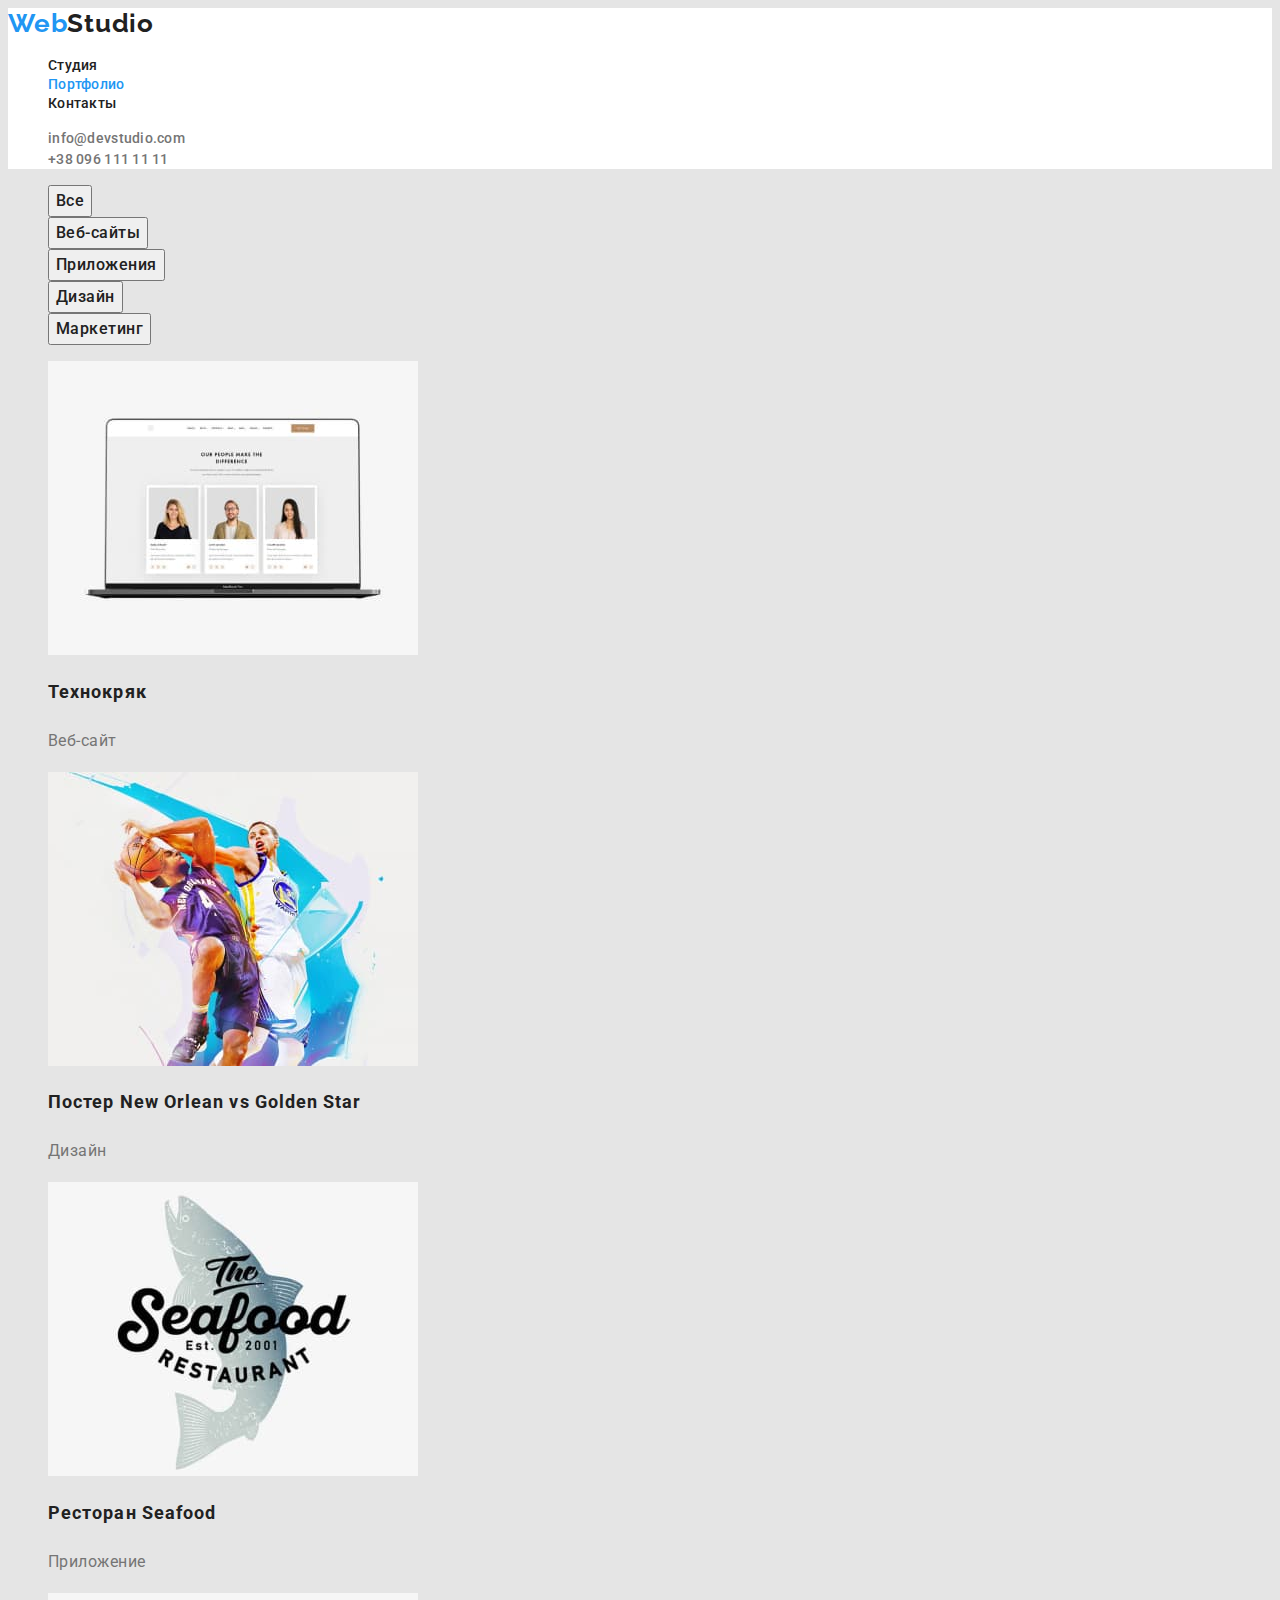
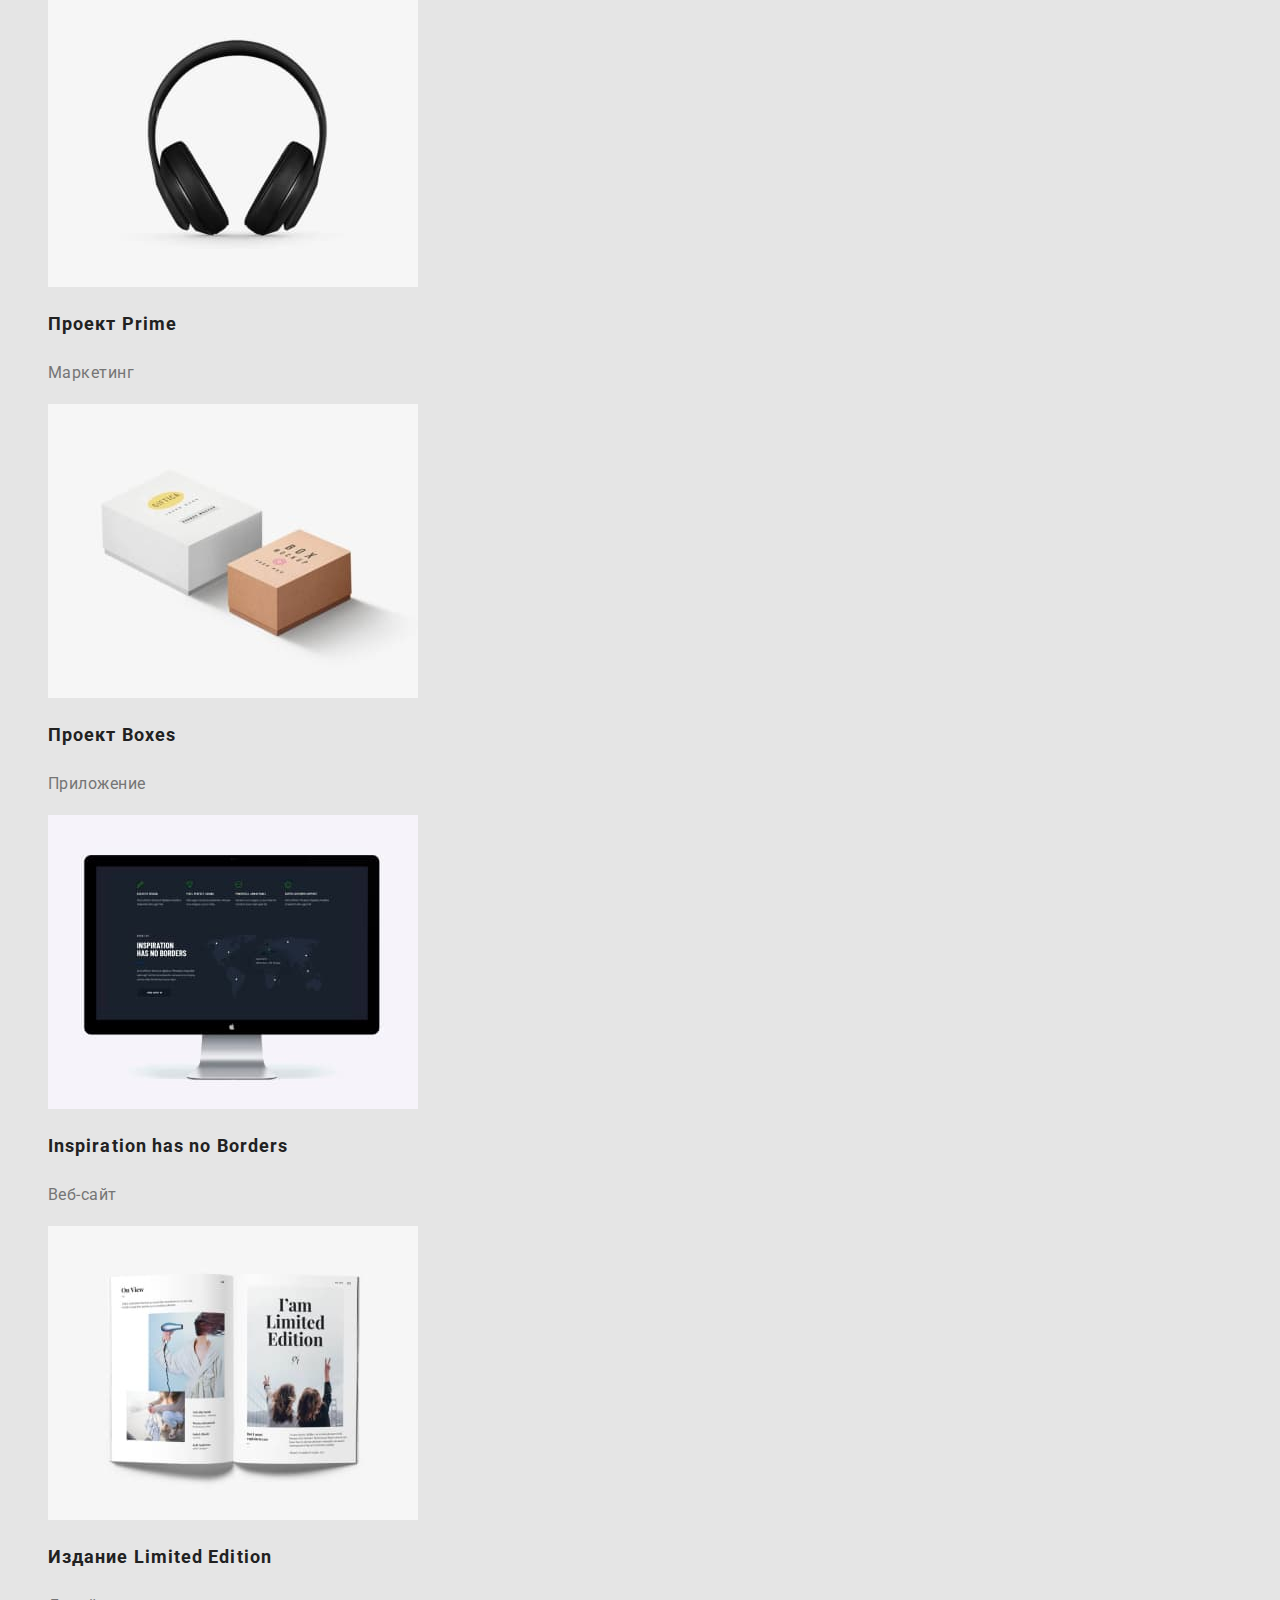
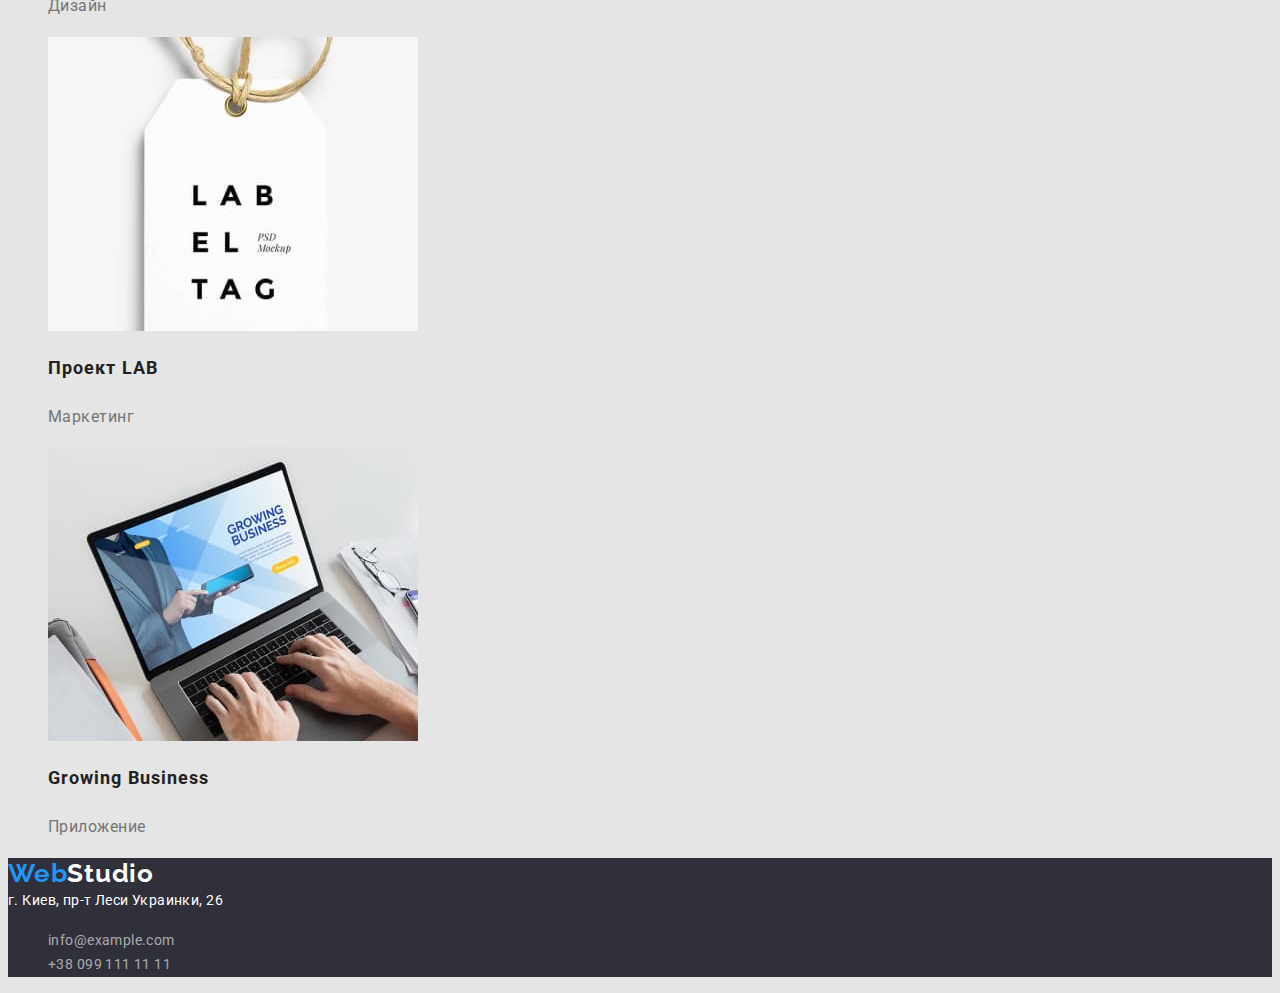
==== portfolio.html @ 8380e0e5 "Добавляет исходные файлы" ====
<!DOCTYPE html>
<html lang="ru">
  <head>
    <meta charset="UTF-8" />
    <meta http-equiv="X-UA-Compatible" content="IE=edge" />
    <meta name="viewport" content="width=device-width, initial-scale=1.0" />
    <title>Document</title>
    <link rel="preconnect" href="https://fonts.googleapis.com" />
    <link rel="preconnect" href="https://fonts.gstatic.com" crossorigin />
    <link
      href="https://fonts.googleapis.com/css2?family=Raleway:wght@700&family=Roboto:wght@400;500;700;900&display=swap"
      rel="stylesheet"
    />
    <link rel="stylesheet" href="./css/styles.css" />
  </head>
  <body>
    <!-- Header -->
    <header class="header">
      <a href="/" class="header-logo"><span>Web</span>Studio</a>
      <nav>
        <ul class="header-nav">
          <li><a class="nav-link" href="./index.html">Студия</a></li>
          <li><a class="nav-link current" href="./portfolio.html">Портфолио</a></li>
          <li><a class="nav-link" href="">Контакты</a></li>
        </ul>
      </nav>
      <ul class="header-contacts">
        <li><a class="contacts-link" href="mailto:info@devstudio.com">info@devstudio.com</a></li>
        <li><a class="contacts-link" href="tel:+380961111111">+38 096 111 11 11</a></li>
      </ul>
    </header>
    <!-- Main -->
    <main>
      <section>
        <h1 hidden>Примеры работ</h1>
        <ul class="filter">
          <li><button class="filter-button" type="button">Все</button></li>
          <li><button class="filter-button" type="button">Веб-сайты</button></li>
          <li><button class="filter-button" type="button">Приложения</button></li>
          <li><button class="filter-button" type="button">Дизайн</button></li>
          <li><button class="filter-button" type="button">Маркетинг</button></li>
        </ul>
        <ul class="example-list">
          <li>
            <a class="example-links" href="">
              <img
                src="./images/technokryak.jpg"
                alt="Макбук с фотографиями команды"
                width="370"
                height="294"
              />
              <h2 class="example-items">Технокряк</h2>
              <p class="example-paragraph">Веб-сайт</p>
            </a>
          </li>

          <li>
            <a class="example-links" href="">
              <img
                src="./images/poster.jpg"
                alt="Постер с двумя баскетболистами"
                width="370"
                height="294"
              />
              <h2 class="example-items">Постер New Orlean vs Golden Star</h2>
              <p class="example-paragraph">Дизайн</p>
            </a>
          </li>

          <li>
            <a class="example-links" href="">
              <img src="./images/seafood.jpg" alt="Логотип ресторана" width="370" height="294" />
              <h2 class="example-items">Ресторан Seafood</h2>
              <p class="example-paragraph">Приложение</p>
            </a>
          </li>

          <li>
            <a class="example-links" href="">
              <img src="./images/prime.jpg" alt="Наушники" width="370" height="294" />
              <h2 class="example-items">Проект Prime</h2>
              <p class="example-paragraph">Маркетинг</p>
            </a>
          </li>

          <li>
            <a class="example-links" href="">
              <img src="./images/boxes.jpg" alt="Две коробки" width="370" height="294" />
              <h2 class="example-items">Проект Boxes</h2>
              <p class="example-paragraph">Приложение</p>
            </a>
          </li>

          <li>
            <a class="example-links" href="">
              <img
                src="./images/inspiration.jpg"
                alt="Веб-страница на мониторе"
                width="370"
                height="294"
              />
              <h2 class="example-items" lang="en">Inspiration has no Borders</h2>
              <p class="example-paragraph">Веб-сайт</p>
            </a>
          </li>

          <li>
            <a class="example-links" href="">
              <img
                src="./images/limitededition.jpg"
                alt="Открытая книга"
                width="370"
                height="294"
              />
              <h2 class="example-items" lang="en">Издание Limited Edition</h2>
              <p class="example-paragraph">Дизайн</p>
            </a>
          </li>

          <li>
            <a class="example-links" href="">
              <img src="./images/lab.jpg" alt="Бирка на шнурке" width="370" height="294" />
              <h2 class="example-items">Проект LAB</h2>
              <p class="example-paragraph">Маркетинг</p>
            </a>
          </li>

          <li>
            <a class="example-links" href="">
              <img
                src="./images/growingbusiness.jpg"
                alt="Человек печатает на ноутбуке"
                width="370"
                height="294"
              />
              <h2 class="example-items">Growing Business</h2>
              <p class="example-paragraph">Приложение</p>
            </a>
          </li>
        </ul>
      </section>
    </main>
    <!-- Footer -->
    <footer class="footer">
      <a href="/" class="footer-logo"><span>Web</span>Studio</a>
      <address>
        <a
          href="https://goo.gl/maps/oCxzyHue8FhfwhSUA"
          target="_blank"
          rel="noopener noreferrer"
          class="footer-address"
          >г. Киев, пр-т Леси Украинки, 26</a
        >
        <ul class="footer-contacts">
          <li><a class="mail-phone" href="mailto:info@devstudio.com">info@example.com</a></li>
          <li><a class="mail-phone" href="tel:+380961111111">+38 099 111 11 11</a></li>
        </ul>
      </address>
    </footer>
  </body>
</html>
---- css/styles.css ----
/* Цвет лого - синий #2196F3, черный #212121
Основной цвет текста - серый #757575
вторичный цвет текста - черный #212121
третий цвет текста - белый #FFFFFF
цвет ссылок в футере - белый #99FFFFFF (60%)

Цвет фона:
Основной цвет фона - белый #E5E5E5
Header - белый #FFFFFF
Наша команда - сероватый #F5F4FA
Футер - серый #2F303A
Герой - серый #2F303A
*/
:root {
  --primary-text-color: #757575;
  --secondary-text-color: #212121;
  --third-text-color: #ffffff;
  --footer-links-color: #ffffff99;
  --accent-color: #2196f3;

  --primary-background-color: #e5e5e5;
  --header-background-color: #ffffff;
  --ourteam-background-color: #f5f4fa;
  --footer-background-color: #2f303a;
  --hero-background-color: #2f303a;
}
body {
  font-family: Roboto, sans-serif;
  color: var(--primary-text-color);
  background-color: var(--primary-background-color);
}

.header {
  background-color: var(--header-background-color);
}

.header-logo {
  text-decoration: none;
  color: var(--secondary-text-color);
  font-family: Raleway, sans-serif;
  font-weight: bold;
  font-size: 26px;
  line-height: 1.19;
  letter-spacing: 0.03em;
}

.footer-logo {
  text-decoration: none;
  color: var(--third-text-color);
  font-family: Raleway, sans-serif;
  font-weight: bold;
  font-size: 26px;
  line-height: 1.19;
  letter-spacing: 0.03em;
}

span {
  color: var(--accent-color);
}

.header-nav {
  list-style: none;
}

.nav-link {
  text-decoration: none;
  color: var(--secondary-text-color);
  font-weight: 500;
  font-size: 14px;
  line-height: 1.14;
  letter-spacing: 0.02em;
}

.nav-link:hover,
.nav-link:focus {
  color: #2196f3;
}

.current {
  color: #2196f3;
}

.header-contacts {
  list-style: none;
}

.contacts-link {
  text-decoration: none;
  color: var(--primary-text-color);
  font-weight: 500;
  font-size: 14px;
  line-height: 1.4;
  letter-spacing: 0.02em;
}
.contacts-link:hover,
.contacts-link:focus {
  color: #2196f3;
}

h1 {
  background-color: var(--hero-background-color);
  font-weight: 900;
  font-size: 44px;
  line-height: 1.36;

  text-align: center;
  letter-spacing: 0.06em;
  text-transform: uppercase;

  color: var(--third-text-color);
}

.hero-button {
  background-color: #2196f3;
  font-weight: bold;
  font-size: 16px;
  line-height: 1.87;

  text-align: center;
  letter-spacing: 0.06em;

  color: var(--third-text-color);

  cursor: pointer;
}

.peculiarities {
  background-color: var(--primary-background-color);
}

.peculiarities-list {
  list-style: none;
}

.peculiarities-heading {
  font-weight: bold;
  font-size: 14px;
  line-height: 1.14;
  letter-spacing: 0.03em;
  text-transform: uppercase;

  color: var(--secondary-text-color);
}

.peculiarities-par {
  font-weight: normal;
  font-size: 14px;
  line-height: 1.71;

  letter-spacing: 0.03em;

  color: var(--primary-text-color);
}

.rubrics {
  font-weight: bold;
  font-size: 36px;
  line-height: 1.17;
  text-align: center;
  letter-spacing: 0.03em;

  color: var(--secondary-text-color);
}

.rubrics-examples {
  list-style: none;
}

.rubrics-team {
  list-style: none;
}

.staff-names {
  font-weight: 500;
  font-size: 16px;
  line-height: 1.19;

  text-align: center;
  letter-spacing: 0.03em;

  color: var(--secondary-text-color);
}

.staff-professions {
  font-weight: normal;
  font-size: 16px;
  line-height: 1.19;

  text-align: center;
  letter-spacing: 0.03em;

  color: var(--primary-text-color);
}

.footer {
  background-color: #2f303a;
}

.footer-address {
  text-decoration: none;
  font-style: normal;
  font-weight: normal;
  font-size: 14px;
  line-height: 1.71;

  letter-spacing: 0.03em;

  color: var(--third-text-color);
}

.footer-contacts {
  list-style: none;
}

.mail-phone {
  text-decoration: none;
  font-weight: normal;
  font-size: 14px;
  line-height: 1.71;

  letter-spacing: 0.03em;

  color: var(--footer-links-color);
}

.filter {
  list-style: none;
}

.filter-button {
  font-family: Roboto;
  font-weight: 500;
  font-size: 16px;
  line-height: 1.62;

  letter-spacing: 0.03em;

  color: var(--secondary-text-color);

  cursor: pointer;
}

.filter-button:hover,
.filter-button:focus {
  color: #ffffff;
  background-color: #2196f3;
}

.example-items {
  font-weight: bold;
  font-size: 18px;
  line-height: 2;

  letter-spacing: 0.06em;

  color: var(--secondary-text-color);
}

.example-list {
  list-style: none;
}

.example-links {
  text-decoration: none;
}

.example-paragraph {
  font-weight: normal;
  font-size: 16px;
  line-height: 1.87;

  letter-spacing: 0.03em;

  color: var(--primary-text-color);
}

.mail-phone {
  font-style: normal;
}

.mail-phone:hover,
.mail-phone:focus {
  color: #2196f3;
}
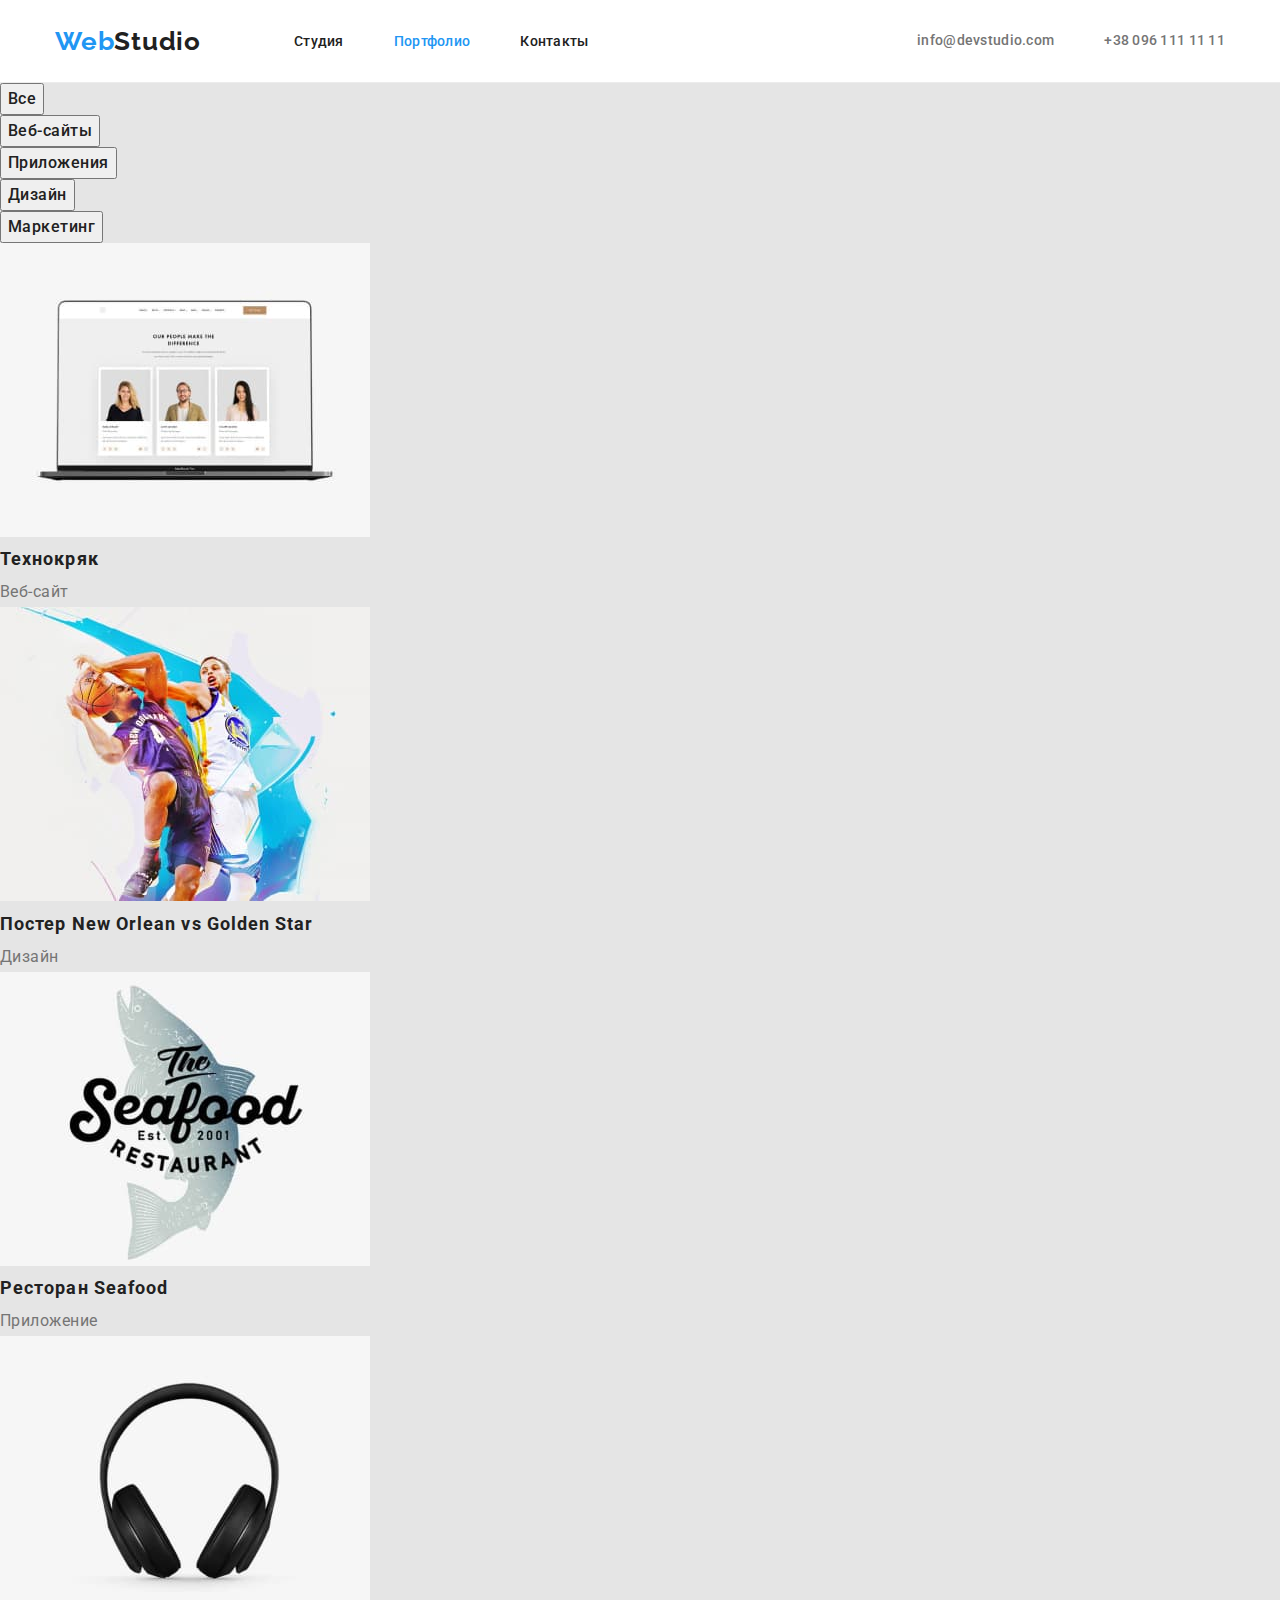
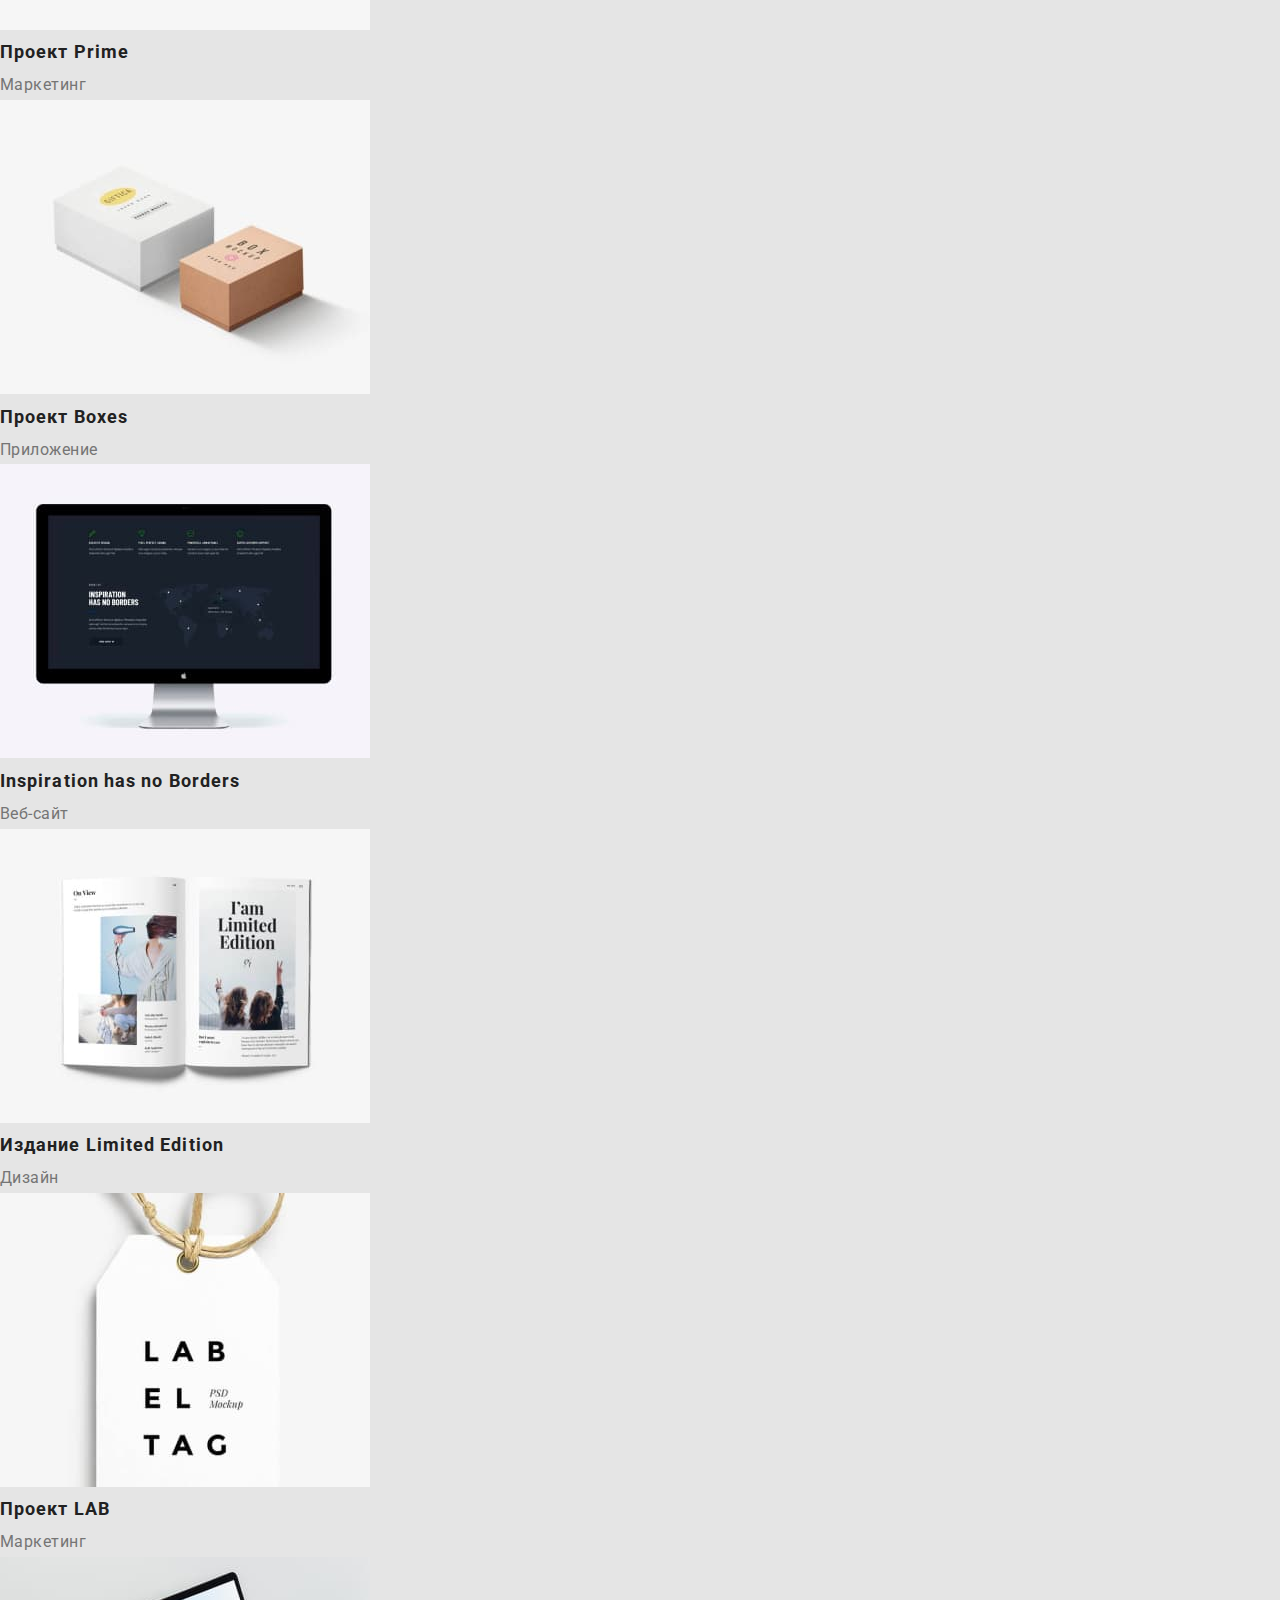
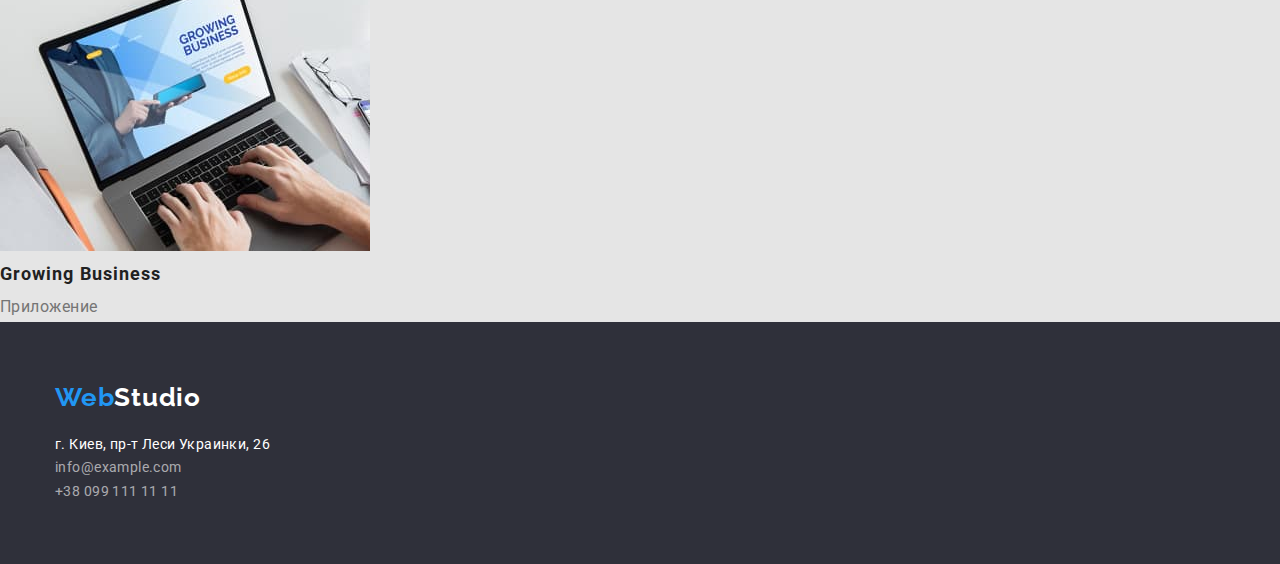
==== commit 4d000337: "Добавляет позиционирование страницы Index" ====
--- a/portfolio.html
+++ b/portfolio.html
@@ -11,23 +11,36 @@
       href="https://fonts.googleapis.com/css2?family=Raleway:wght@700&family=Roboto:wght@400;500;700;900&display=swap"
       rel="stylesheet"
     />
+    <link
+      rel="stylesheet"
+      href="https://cdnjs.cloudflare.com/ajax/libs/modern-normalize/1.1.0/modern-normalize.css"
+      integrity="sha512-Y0MM+V6ymRKN2zStTqzQ227DWhhp4Mzdo6gnlRnuaNCbc+YN/ZH0sBCLTM4M0oSy9c9VKiCvd4Jk44aCLrNS5Q=="
+      crossorigin="anonymous"
+      referrerpolicy="no-referrer"
+    />
     <link rel="stylesheet" href="./css/styles.css" />
   </head>
   <body>
     <!-- Header -->
     <header class="header">
-      <a href="/" class="header-logo"><span>Web</span>Studio</a>
-      <nav>
-        <ul class="header-nav">
-          <li><a class="nav-link" href="./index.html">Студия</a></li>
-          <li><a class="nav-link current" href="./portfolio.html">Портфолио</a></li>
-          <li><a class="nav-link" href="">Контакты</a></li>
+      <div class="container container-header">
+        <a href="/" class="header-logo"><span>Web</span>Studio</a>
+        <nav>
+          <ul class="header-nav">
+            <li class="nav-links"><a class="nav-link" href="./index.html">Студия</a></li>
+            <li class="nav-links">
+              <a class="nav-link current" href="./portfolio.html">Портфолио</a>
+            </li>
+            <li class="nav-links"><a class="nav-link" href="">Контакты</a></li>
+          </ul>
+        </nav>
+        <ul class="header-contacts">
+          <li class="header-mail">
+            <a class="contacts-link" href="mailto:info@devstudio.com">info@devstudio.com</a>
+          </li>
+          <li><a class="contacts-link" href="tel:+380961111111">+38 096 111 11 11</a></li>
         </ul>
-      </nav>
-      <ul class="header-contacts">
-        <li><a class="contacts-link" href="mailto:info@devstudio.com">info@devstudio.com</a></li>
-        <li><a class="contacts-link" href="tel:+380961111111">+38 096 111 11 11</a></li>
-      </ul>
+      </div>
     </header>
     <!-- Main -->
     <main>
@@ -142,20 +155,22 @@
     </main>
     <!-- Footer -->
     <footer class="footer">
-      <a href="/" class="footer-logo"><span>Web</span>Studio</a>
-      <address>
-        <a
-          href="https://goo.gl/maps/oCxzyHue8FhfwhSUA"
-          target="_blank"
-          rel="noopener noreferrer"
-          class="footer-address"
-          >г. Киев, пр-т Леси Украинки, 26</a
-        >
-        <ul class="footer-contacts">
-          <li><a class="mail-phone" href="mailto:info@devstudio.com">info@example.com</a></li>
-          <li><a class="mail-phone" href="tel:+380961111111">+38 099 111 11 11</a></li>
-        </ul>
-      </address>
+      <div class="container footer-container">
+        <a href="/" class="footer-logo"><span>Web</span>Studio</a>
+        <address>
+          <a
+            href="https://goo.gl/maps/oCxzyHue8FhfwhSUA"
+            target="_blank"
+            rel="noopener noreferrer"
+            class="footer-address"
+            >г. Киев, пр-т Леси Украинки, 26</a
+          >
+          <ul class="footer-contacts">
+            <li><a class="mail-phone" href="mailto:info@devstudio.com">info@example.com</a></li>
+            <li><a class="mail-phone" href="tel:+380961111111">+38 099 111 11 11</a></li>
+          </ul>
+        </address>
+      </div>
     </footer>
   </body>
 </html>
--- a/css/styles.css
+++ b/css/styles.css
@@ -30,23 +30,43 @@
   background-color: var(--primary-background-color);
 }
 
+h1,
+h2,
+h3,
+p {
+  margin-top: 0;
+  margin-bottom: 0;
+}
+ul,
+ol {
+  margin-top: 0;
+  margin-bottom: 0;
+  padding-left: 0;
+}
+
+.section {
+  padding-top: 94px;
+  padding-bottom: 94px;
+}
+
+.container {
+  width: 1200px;
+  padding-left: 15px;
+  padding-right: 15px;
+  margin-left: auto;
+  margin-right: auto;
+}
+
+/* HEADER */
+
 .header {
   background-color: var(--header-background-color);
+  border-bottom: 1px solid #ececec;
 }
 
 .header-logo {
   text-decoration: none;
   color: var(--secondary-text-color);
-  font-family: Raleway, sans-serif;
-  font-weight: bold;
-  font-size: 26px;
-  line-height: 1.19;
-  letter-spacing: 0.03em;
-}
-
-.footer-logo {
-  text-decoration: none;
-  color: var(--third-text-color);
   font-family: Raleway, sans-serif;
   font-weight: bold;
   font-size: 26px;
@@ -97,8 +117,46 @@
   color: #2196f3;
 }
 
+.container-header {
+  display: flex;
+  align-items: center;
+}
+
+.header-nav {
+  display: flex;
+  padding-top: 32px;
+  padding-bottom: 32px;
+}
+
+.header-contacts {
+  display: flex;
+}
+
+.header-logo {
+  margin-right: 93px;
+}
+
+.nav-links:not(:last-child) {
+  margin-right: 50px;
+}
+
+.header-mail {
+  margin-right: 50px;
+}
+
+.header-contacts {
+  margin-left: auto;
+}
+
+/* HEADER END  */
+
+/* HERO */
+
+.hero {
+  background-color: var(--hero-background-color);
+}
+
 h1 {
-  background-color: var(--hero-background-color);
   font-weight: 900;
   font-size: 44px;
   line-height: 1.36;
@@ -121,15 +179,41 @@
 
   color: var(--third-text-color);
 
+  margin-top: 30px;
+
+  padding: 10px 32px;
+
+  border-radius: 4px;
+
   cursor: pointer;
 }
 
-.peculiarities {
+.hero {
+  padding-top: 200px;
+  padding-bottom: 200px;
+}
+
+.hero-name {
+  display: flex;
+  flex-direction: column;
+  align-items: center;
+
+  max-width: 700px;
+  margin-left: auto;
+  margin-right: auto;
+}
+
+/* HERO END */
+
+/* ОСОБЕННСТИ (PECULIARITIES) */
+
+/* .peculiarities {
   background-color: var(--primary-background-color);
-}
+} */
 
 .peculiarities-list {
   list-style: none;
+  display: flex;
 }
 
 .peculiarities-heading {
@@ -151,6 +235,14 @@
 
   color: var(--primary-text-color);
 }
+
+.peculiarities-link:not(:last-child) {
+  margin-right: 30px;
+}
+
+/* ОСОБЕННСТИ (PECULIARITIES) END */
+
+/* RUBRICS */
 
 .rubrics {
   font-weight: bold;
@@ -159,15 +251,33 @@
   text-align: center;
   letter-spacing: 0.03em;
 
+  margin-bottom: 50px;
+
   color: var(--secondary-text-color);
 }
 
 .rubrics-examples {
   list-style: none;
+  display: flex;
+  justify-content: space-between;
+}
+
+.our-work {
+  padding-top: 0px;
+  background-color: var(--primary-background-color);
 }
 
 .rubrics-team {
   list-style: none;
+  display: flex;
+}
+
+.team {
+  background-color: var(--ourteam-background-color);
+}
+
+.team-item:not(:last-child) {
+  margin-right: 30px;
 }
 
 .staff-names {
@@ -178,6 +288,9 @@
   text-align: center;
   letter-spacing: 0.03em;
 
+  margin-top: 30px;
+  margin-bottom: 10px;
+
   color: var(--secondary-text-color);
 }
 
@@ -192,10 +305,32 @@
   color: var(--primary-text-color);
 }
 
+/* RUBRICS END */
+
+/* FOOTER */
+
 .footer {
   background-color: #2f303a;
 }
 
+.footer-container {
+  display: flex;
+  flex-direction: column;
+}
+
+.footer-logo {
+  text-decoration: none;
+  color: var(--third-text-color);
+  font-family: Raleway, sans-serif;
+  font-weight: bold;
+  font-size: 26px;
+  line-height: 1.19;
+  letter-spacing: 0.03em;
+
+  padding-top: 60px;
+  margin-bottom: 20px;
+}
+
 .footer-address {
   text-decoration: none;
   font-style: normal;
@@ -210,6 +345,7 @@
 
 .footer-contacts {
   list-style: none;
+  padding-bottom: 60px;
 }
 
 .mail-phone {
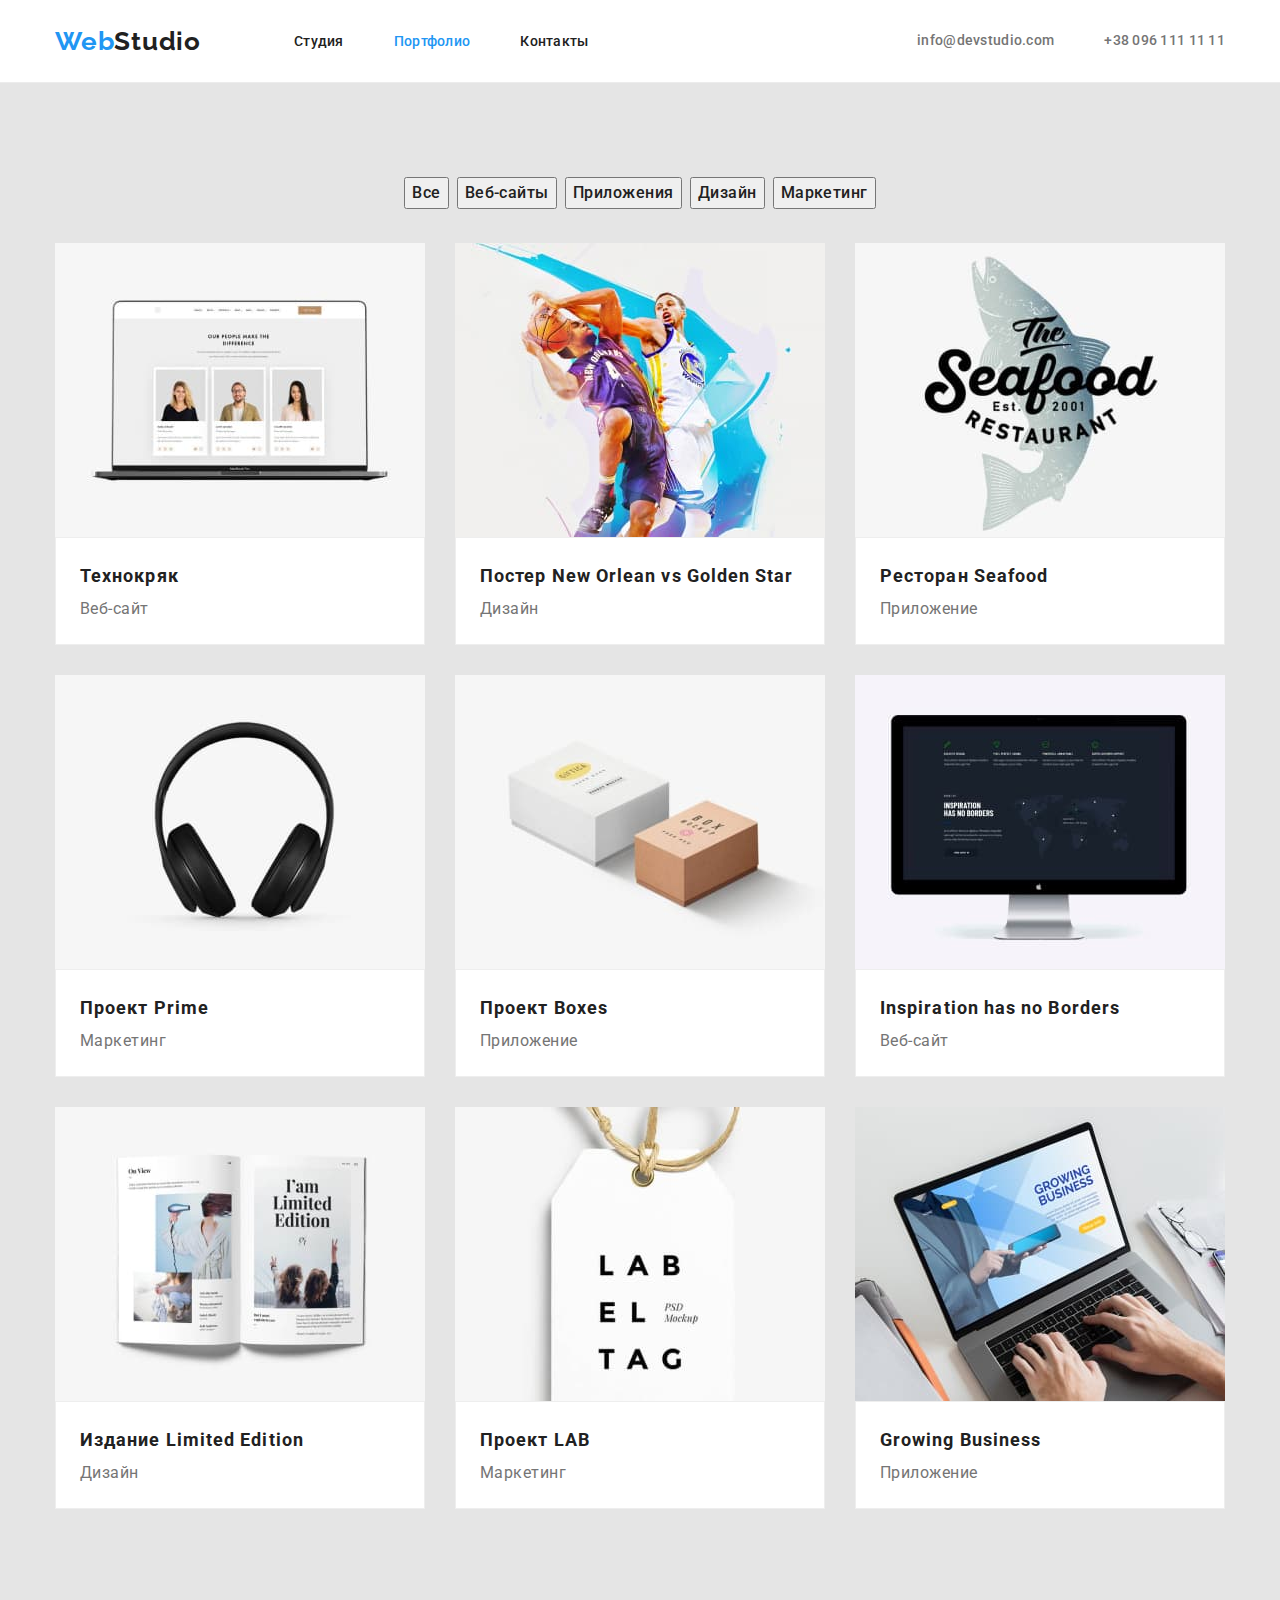
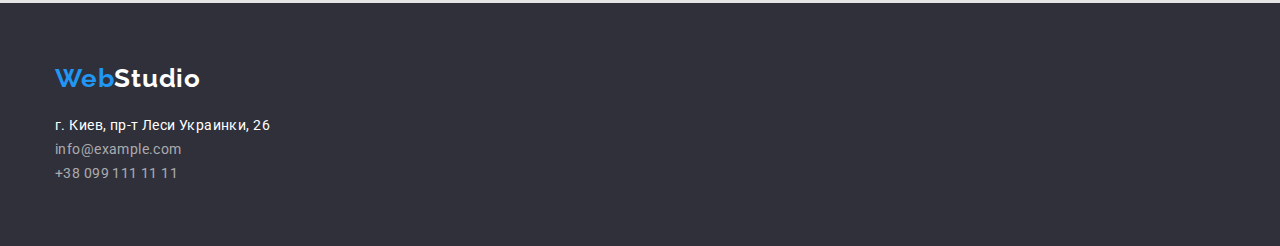
==== commit a22be553: "Добавляет разметку страницы Портфолио и правит разметку Index" ====
--- a/portfolio.html
+++ b/portfolio.html
@@ -44,113 +44,168 @@
     </header>
     <!-- Main -->
     <main>
-      <section>
-        <h1 hidden>Примеры работ</h1>
-        <ul class="filter">
-          <li><button class="filter-button" type="button">Все</button></li>
-          <li><button class="filter-button" type="button">Веб-сайты</button></li>
-          <li><button class="filter-button" type="button">Приложения</button></li>
-          <li><button class="filter-button" type="button">Дизайн</button></li>
-          <li><button class="filter-button" type="button">Маркетинг</button></li>
-        </ul>
-        <ul class="example-list">
-          <li>
-            <a class="example-links" href="">
-              <img
-                src="./images/technokryak.jpg"
-                alt="Макбук с фотографиями команды"
-                width="370"
-                height="294"
-              />
-              <h2 class="example-items">Технокряк</h2>
-              <p class="example-paragraph">Веб-сайт</p>
-            </a>
-          </li>
-
-          <li>
-            <a class="example-links" href="">
-              <img
-                src="./images/poster.jpg"
-                alt="Постер с двумя баскетболистами"
-                width="370"
-                height="294"
-              />
-              <h2 class="example-items">Постер New Orlean vs Golden Star</h2>
-              <p class="example-paragraph">Дизайн</p>
-            </a>
-          </li>
-
-          <li>
-            <a class="example-links" href="">
-              <img src="./images/seafood.jpg" alt="Логотип ресторана" width="370" height="294" />
-              <h2 class="example-items">Ресторан Seafood</h2>
-              <p class="example-paragraph">Приложение</p>
-            </a>
-          </li>
-
-          <li>
-            <a class="example-links" href="">
-              <img src="./images/prime.jpg" alt="Наушники" width="370" height="294" />
-              <h2 class="example-items">Проект Prime</h2>
-              <p class="example-paragraph">Маркетинг</p>
-            </a>
-          </li>
-
-          <li>
-            <a class="example-links" href="">
-              <img src="./images/boxes.jpg" alt="Две коробки" width="370" height="294" />
-              <h2 class="example-items">Проект Boxes</h2>
-              <p class="example-paragraph">Приложение</p>
-            </a>
-          </li>
-
-          <li>
-            <a class="example-links" href="">
-              <img
-                src="./images/inspiration.jpg"
-                alt="Веб-страница на мониторе"
-                width="370"
-                height="294"
-              />
-              <h2 class="example-items" lang="en">Inspiration has no Borders</h2>
-              <p class="example-paragraph">Веб-сайт</p>
-            </a>
-          </li>
-
-          <li>
-            <a class="example-links" href="">
-              <img
-                src="./images/limitededition.jpg"
-                alt="Открытая книга"
-                width="370"
-                height="294"
-              />
-              <h2 class="example-items" lang="en">Издание Limited Edition</h2>
-              <p class="example-paragraph">Дизайн</p>
-            </a>
-          </li>
-
-          <li>
-            <a class="example-links" href="">
-              <img src="./images/lab.jpg" alt="Бирка на шнурке" width="370" height="294" />
-              <h2 class="example-items">Проект LAB</h2>
-              <p class="example-paragraph">Маркетинг</p>
-            </a>
-          </li>
-
-          <li>
-            <a class="example-links" href="">
-              <img
-                src="./images/growingbusiness.jpg"
-                alt="Человек печатает на ноутбуке"
-                width="370"
-                height="294"
-              />
-              <h2 class="example-items">Growing Business</h2>
-              <p class="example-paragraph">Приложение</p>
-            </a>
-          </li>
-        </ul>
+      <section class="section">
+        <div class="container work-examples">
+          <h1 class="visually-hidden">Примеры работ</h1>
+          <ul class="filter">
+            <li class="filter-item"><button class="filter-button" type="button">Все</button></li>
+            <li class="filter-item">
+              <button class="filter-button" type="button">Веб-сайты</button>
+            </li>
+            <li class="filter-item">
+              <button class="filter-button" type="button">Приложения</button>
+            </li>
+            <li class="filter-item"><button class="filter-button" type="button">Дизайн</button></li>
+            <li class="filter-item">
+              <button class="filter-button" type="button">Маркетинг</button>
+            </li>
+          </ul>
+          <ul class="example-list">
+            <li class="example-pictures">
+              <a class="example-links" href="">
+                <img
+                  class="portfolio-image"
+                  src="./images/technokryak.jpg"
+                  alt="Макбук с фотографиями команды"
+                  width="370"
+                  height="294"
+                />
+                <div class="example-picture-signature">
+                  <h2 class="example-items">Технокряк</h2>
+                  <p class="example-paragraph">Веб-сайт</p>
+                </div>
+              </a>
+            </li>
+
+            <li class="example-pictures">
+              <a class="example-links" href="">
+                <img
+                  class="portfolio-image"
+                  src="./images/poster.jpg"
+                  alt="Постер с двумя баскетболистами"
+                  width="370"
+                  height="294"
+                />
+                <div class="example-picture-signature">
+                  <h2 class="example-items">Постер New Orlean vs Golden Star</h2>
+                  <p class="example-paragraph">Дизайн</p>
+                </div>
+              </a>
+            </li>
+
+            <li class="example-pictures">
+              <a class="example-links" href="">
+                <img
+                  class="portfolio-image"
+                  src="./images/seafood.jpg"
+                  alt="Логотип ресторана"
+                  width="370"
+                  height="294"
+                />
+                <div class="example-picture-signature">
+                  <h2 class="example-items">Ресторан Seafood</h2>
+                  <p class="example-paragraph">Приложение</p>
+                </div>
+              </a>
+            </li>
+
+            <li class="example-pictures">
+              <a class="example-links" href="">
+                <img
+                  class="portfolio-image"
+                  src="./images/prime.jpg"
+                  alt="Наушники"
+                  width="370"
+                  height="294"
+                />
+                <div class="example-picture-signature">
+                  <h2 class="example-items">Проект Prime</h2>
+                  <p class="example-paragraph">Маркетинг</p>
+                </div>
+              </a>
+            </li>
+
+            <li class="example-pictures">
+              <a class="example-links" href="">
+                <img
+                  class="portfolio-image"
+                  src="./images/boxes.jpg"
+                  alt="Две коробки"
+                  width="370"
+                  height="294"
+                />
+                <div class="example-picture-signature">
+                  <h2 class="example-items">Проект Boxes</h2>
+                  <p class="example-paragraph">Приложение</p>
+                </div>
+              </a>
+            </li>
+
+            <li class="example-pictures">
+              <a class="example-links" href="">
+                <img
+                  class="portfolio-image"
+                  src="./images/inspiration.jpg"
+                  alt="Веб-страница на мониторе"
+                  width="370"
+                  height="294"
+                />
+                <div class="example-picture-signature">
+                  <h2 class="example-items" lang="en">Inspiration has no Borders</h2>
+                  <p class="example-paragraph">Веб-сайт</p>
+                </div>
+              </a>
+            </li>
+
+            <li class="example-pictures">
+              <a class="example-links" href="">
+                <img
+                  class="portfolio-image"
+                  src="./images/limitededition.jpg"
+                  alt="Открытая книга"
+                  width="370"
+                  height="294"
+                />
+                <div class="example-picture-signature">
+                  <h2 class="example-items" lang="en">Издание Limited Edition</h2>
+                  <p class="example-paragraph">Дизайн</p>
+                </div>
+              </a>
+            </li>
+
+            <li class="example-pictures">
+              <a class="example-links" href="">
+                <img
+                  class="portfolio-image"
+                  src="./images/lab.jpg"
+                  alt="Бирка на шнурке"
+                  width="370"
+                  height="294"
+                />
+                <div class="example-picture-signature">
+                  <h2 class="example-items">Проект LAB</h2>
+                  <p class="example-paragraph">Маркетинг</p>
+                </div>
+              </a>
+            </li>
+
+            <li class="example-pictures">
+              <a class="example-links" href="">
+                <img
+                  class="portfolio-image"
+                  src="./images/growingbusiness.jpg"
+                  alt="Человек печатает на ноутбуке"
+                  width="370"
+                  height="294"
+                />
+                <div class="example-picture-signature">
+                  <h2 class="example-items">Growing Business</h2>
+                  <p class="example-paragraph">Приложение</p>
+                </div>
+              </a>
+            </li>
+          </ul>
+        </div>
       </section>
     </main>
     <!-- Footer -->
--- a/css/styles.css
+++ b/css/styles.css
@@ -23,6 +23,7 @@
   --ourteam-background-color: #f5f4fa;
   --footer-background-color: #2f303a;
   --hero-background-color: #2f303a;
+  --white-background-color: #ffffff;
 }
 body {
   font-family: Roboto, sans-serif;
@@ -44,6 +45,17 @@
   padding-left: 0;
 }
 
+.visually-hidden {
+  position: absolute !important;
+  clip: rect(1px 1px 1px 1px);
+  clip: rect(1px, 1px, 1px, 1px);
+  padding: 0 !important;
+  border: 0 !important;
+  height: 1px !important;
+  width: 1px !important;
+  overflow: hidden;
+}
+
 .section {
   padding-top: 94px;
   padding-bottom: 94px;
@@ -114,7 +126,7 @@
 }
 .contacts-link:hover,
 .contacts-link:focus {
-  color: #2196f3;
+  color: var(--accent-color);
 }
 
 .container-header {
@@ -169,7 +181,7 @@
 }
 
 .hero-button {
-  background-color: #2196f3;
+  background-color: var(--accent-color);
   font-weight: bold;
   font-size: 16px;
   line-height: 1.87;
@@ -183,6 +195,8 @@
 
   padding: 10px 32px;
 
+  box-shadow: 0px 4px 4px rgba(0, 0, 0, 0.15);
+
   border-radius: 4px;
 
   cursor: pointer;
@@ -214,7 +228,22 @@
 .peculiarities-list {
   list-style: none;
   display: flex;
-}
+  margin-left: -30px;
+  margin-top: -30px;
+}
+.peculiarities-link {
+  width: calc((100% - 120px) / 4);
+  margin-left: 30px;
+  margin-top: 30px;
+}
+
+.peculiarities-heading {
+  margin-bottom: 10px;
+}
+
+/* .peculiarities-link:not(:last-child) {
+  margin-right: 30px;
+} */
 
 .peculiarities-heading {
   font-weight: bold;
@@ -234,10 +263,6 @@
   letter-spacing: 0.03em;
 
   color: var(--primary-text-color);
-}
-
-.peculiarities-link:not(:last-child) {
-  margin-right: 30px;
 }
 
 /* ОСОБЕННСТИ (PECULIARITIES) END */
@@ -259,7 +284,15 @@
 .rubrics-examples {
   list-style: none;
   display: flex;
-  justify-content: space-between;
+  /* justify-content: space-between; */
+  margin-top: -30px;
+  margin-left: -30px;
+  max-width: calc((100% - 90px) / 3);
+}
+
+.rubrics-image {
+  margin-top: 30px;
+  margin-left: 30px;
 }
 
 .our-work {
@@ -270,14 +303,31 @@
 .rubrics-team {
   list-style: none;
   display: flex;
-}
+  margin-top: -30px;
+  margin-left: -30px;
+  width: calc((100% - 120px) / 4);
+}
+
+.team-item {
+  margin-top: 30px;
+  margin-left: 30px;
+}
+
+/* .team-item:not(:last-child) {
+  margin-right: 30px;
+} */
 
 .team {
   background-color: var(--ourteam-background-color);
 }
 
-.team-item:not(:last-child) {
-  margin-right: 30px;
+.staff-signature {
+  background-color: var(--white-background-color);
+  padding-top: 30px;
+  padding-bottom: 30px;
+  box-shadow: 0px 1px 3px rgba(0, 0, 0, 0.12), 0px 1px 1px rgba(0, 0, 0, 0.14),
+    0px 2px 1px rgba(0, 0, 0, 0.2);
+  border-radius: 0px 0px 4px 4px;
 }
 
 .staff-names {
@@ -288,7 +338,6 @@
   text-align: center;
   letter-spacing: 0.03em;
 
-  margin-top: 30px;
   margin-bottom: 10px;
 
   color: var(--secondary-text-color);
@@ -305,12 +354,23 @@
   color: var(--primary-text-color);
 }
 
+.images {
+  display: block;
+}
+
 /* RUBRICS END */
 
+/* WORK-EXAMPLES */
+
+.work-examples {
+  display: flex;
+  flex-direction: column;
+}
+
 /* FOOTER */
 
 .footer {
-  background-color: #2f303a;
+  background-color: var(--footer-background-color);
 }
 
 .footer-container {
@@ -361,6 +421,9 @@
 
 .filter {
   list-style: none;
+  display: flex;
+  margin-bottom: 34px;
+  justify-content: center;
 }
 
 .filter-button {
@@ -376,10 +439,14 @@
   cursor: pointer;
 }
 
+.filter-item:not(:last-child) {
+  margin-right: 8px;
+}
+
 .filter-button:hover,
 .filter-button:focus {
-  color: #ffffff;
-  background-color: #2196f3;
+  color: var(--third-text-color);
+  background-color: var(--accent-color);
 }
 
 .example-items {
@@ -394,6 +461,29 @@
 
 .example-list {
   list-style: none;
+  display: flex;
+  flex-wrap: wrap;
+  margin-left: -30px;
+  margin-top: -30px;
+}
+
+.portfolio-image {
+  display: block;
+}
+
+.example-pictures {
+  margin-left: 30px;
+  margin-top: 30px;
+  width: calc((100% - 90px) / 3);
+}
+
+.example-picture-signature {
+  background-color: var(--white-background-color);
+  padding-top: 20px;
+  padding-bottom: 20px;
+  padding-left: 24px;
+  padding-right: 24px;
+  border: 1px solid #eeeeee;
 }
 
 .example-links {
@@ -416,5 +506,5 @@
 
 .mail-phone:hover,
 .mail-phone:focus {
-  color: #2196f3;
-}
+  color: var(--accent-color);
+}
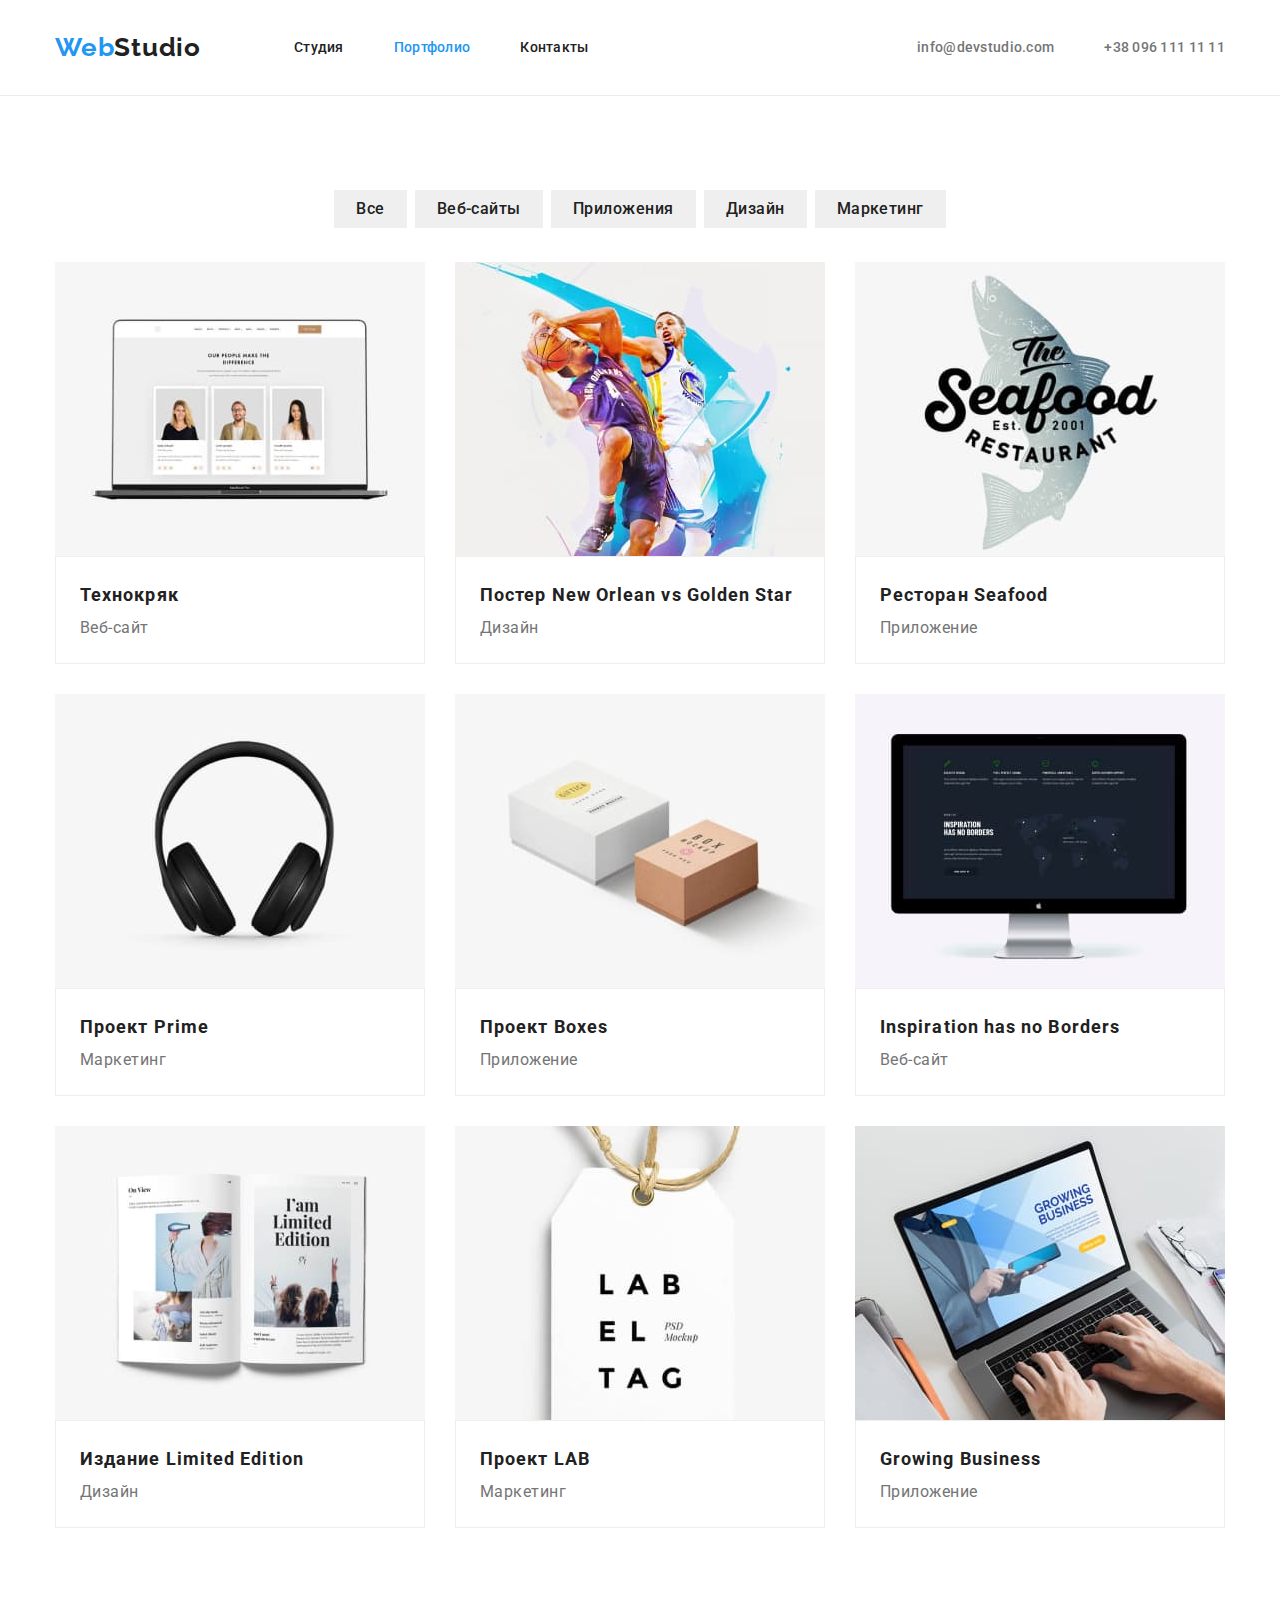
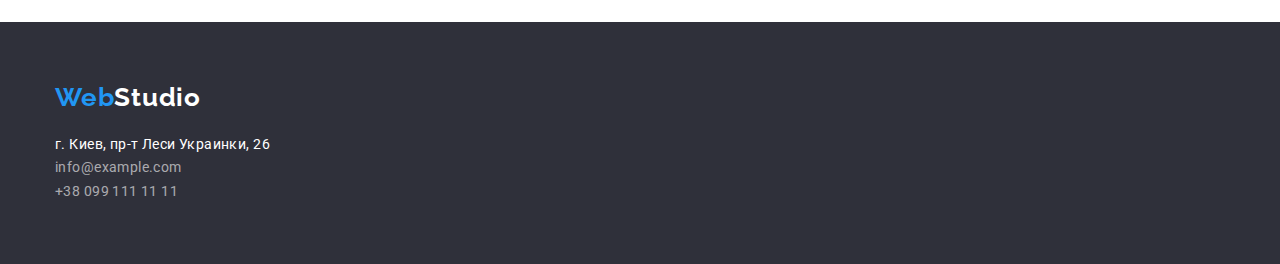
==== commit e91782a0: "Вносит правки согласно замечаний ментора" ====
--- a/portfolio.html
+++ b/portfolio.html
@@ -24,7 +24,7 @@
     <!-- Header -->
     <header class="header">
       <div class="container container-header">
-        <a href="/" class="header-logo"><span>Web</span>Studio</a>
+        <a href="./" class="header-logo"><span>Web</span>Studio</a>
         <nav>
           <ul class="header-nav">
             <li class="nav-links"><a class="nav-link" href="./index.html">Студия</a></li>
--- a/css/styles.css
+++ b/css/styles.css
@@ -18,7 +18,7 @@
   --footer-links-color: #ffffff99;
   --accent-color: #2196f3;
 
-  --primary-background-color: #e5e5e5;
+  --primary-background-color: #ffffff;
   --header-background-color: #ffffff;
   --ourteam-background-color: #f5f4fa;
   --footer-background-color: #2f303a;
@@ -74,6 +74,8 @@
 .header {
   background-color: var(--header-background-color);
   border-bottom: 1px solid #ececec;
+  padding-top: 32px;
+  padding-bottom: 32px;
 }
 
 .header-logo {
@@ -88,10 +90,6 @@
 
 span {
   color: var(--accent-color);
-}
-
-.header-nav {
-  list-style: none;
 }
 
 .nav-link {
@@ -136,8 +134,7 @@
 
 .header-nav {
   display: flex;
-  padding-top: 32px;
-  padding-bottom: 32px;
+  list-style: none;
 }
 
 .header-contacts {
@@ -152,7 +149,7 @@
   margin-right: 50px;
 }
 
-.header-mail {
+.header-mail:not(:last-child) {
   margin-right: 50px;
 }
 
@@ -287,12 +284,12 @@
   /* justify-content: space-between; */
   margin-top: -30px;
   margin-left: -30px;
-  max-width: calc((100% - 90px) / 3);
 }
 
 .rubrics-image {
   margin-top: 30px;
   margin-left: 30px;
+  max-width: calc((100% - 90px) / 3);
 }
 
 .our-work {
@@ -371,6 +368,7 @@
 
 .footer {
   background-color: var(--footer-background-color);
+  padding-top: 60px;
 }
 
 .footer-container {
@@ -387,7 +385,6 @@
   line-height: 1.19;
   letter-spacing: 0.03em;
 
-  padding-top: 60px;
   margin-bottom: 20px;
 }
 
@@ -437,6 +434,10 @@
   color: var(--secondary-text-color);
 
   cursor: pointer;
+
+  border: transparent;
+
+  padding: 6px 22px;
 }
 
 .filter-item:not(:last-child) {
@@ -488,6 +489,7 @@
 
 .example-links {
   text-decoration: none;
+  display: block;
 }
 
 .example-paragraph {
